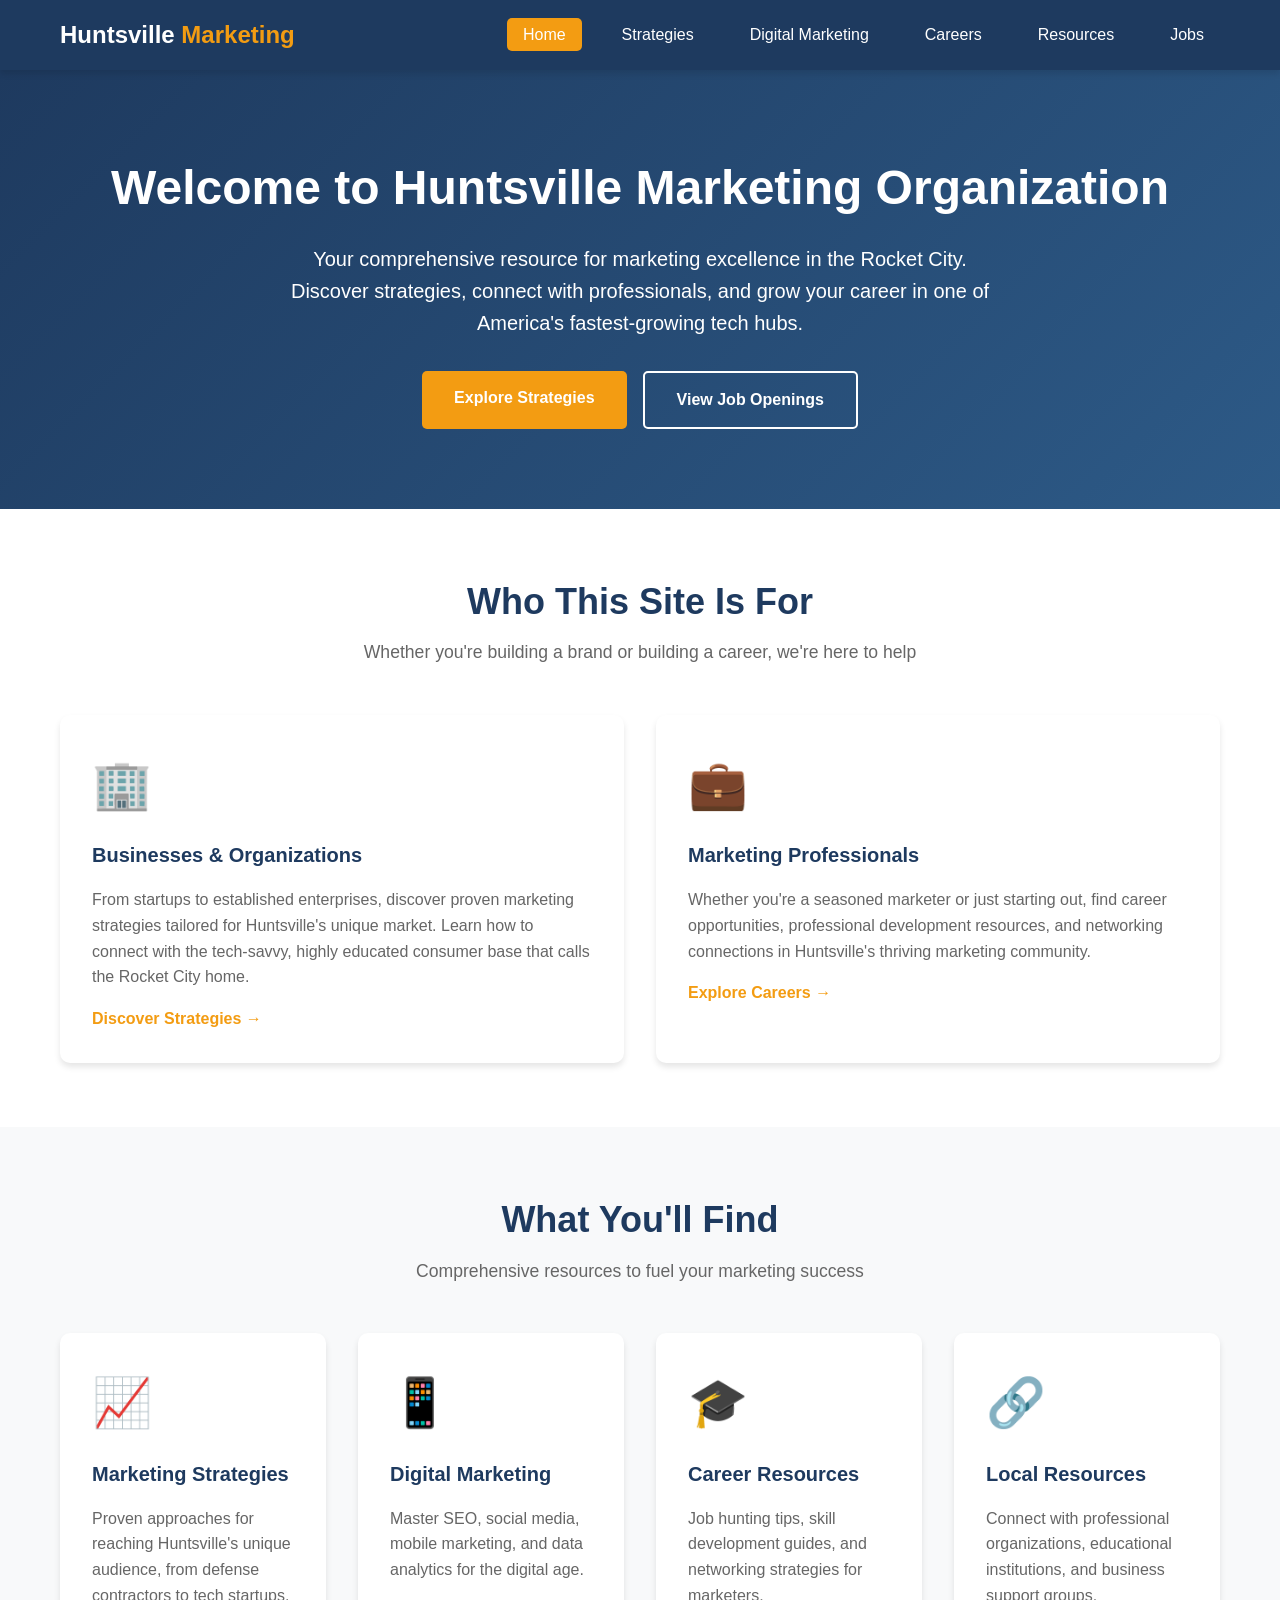
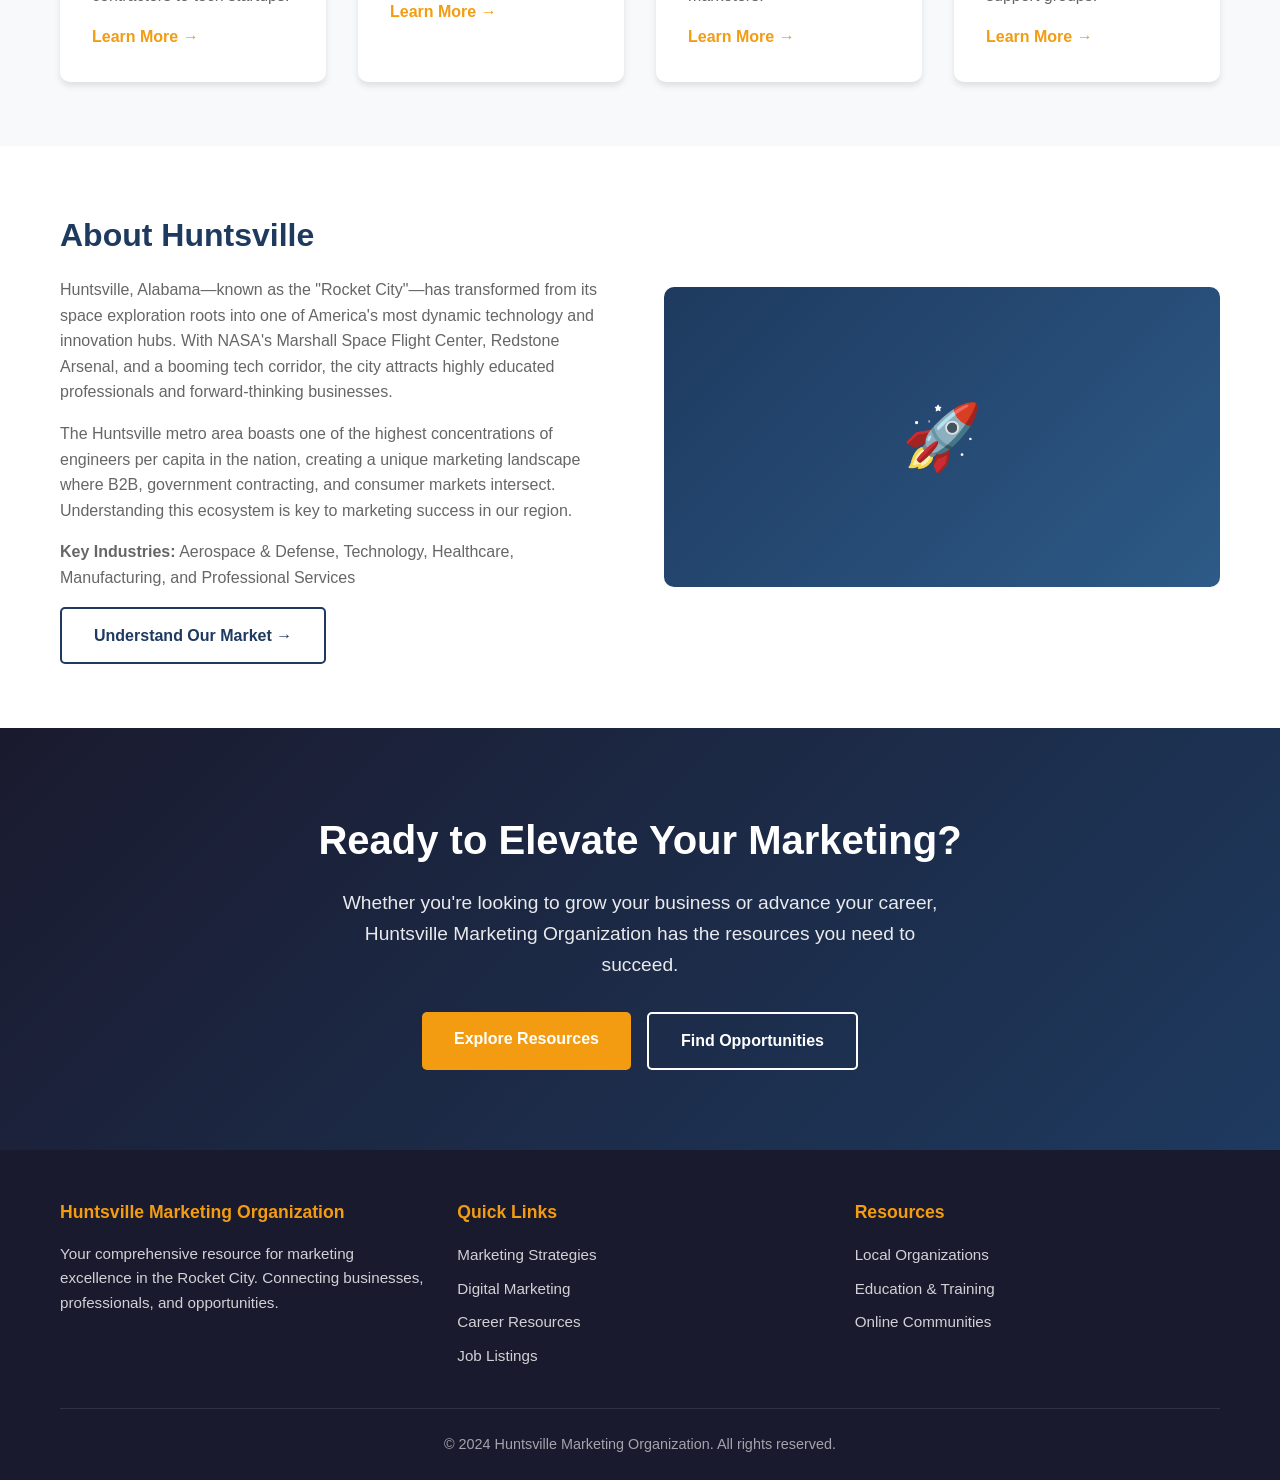
==== index.html @ 3b17b6bb "Add Huntsville Marketing Organization website Create complete multi-page website for Huntsville Mark" ====
<!DOCTYPE html>
<html lang="en">
<head>
    <meta charset="UTF-8">
    <meta name="viewport" content="width=device-width, initial-scale=1.0">
    <meta name="description" content="Huntsville Marketing Organization - Your resource for marketing strategies, careers, and professional growth in the Rocket City">
    <title>Huntsville Marketing Organization | Home</title>
    <link rel="stylesheet" href="css/styles.css">
</head>
<body>
    <!-- Header -->
    <header>
        <div class="container">
            <a href="index.html" class="logo">Huntsville <span>Marketing</span></a>
            <button class="nav-toggle" aria-label="Toggle navigation">&#9776;</button>
            <nav>
                <ul>
                    <li><a href="index.html" class="active">Home</a></li>
                    <li><a href="strategies.html">Strategies</a></li>
                    <li><a href="digital-marketing.html">Digital Marketing</a></li>
                    <li><a href="careers.html">Careers</a></li>
                    <li><a href="resources.html">Resources</a></li>
                    <li><a href="jobs.html">Jobs</a></li>
                </ul>
            </nav>
        </div>
    </header>

    <!-- Hero Section -->
    <section class="hero">
        <div class="container">
            <h1>Welcome to Huntsville Marketing Organization</h1>
            <p>Your comprehensive resource for marketing excellence in the Rocket City. Discover strategies, connect with professionals, and grow your career in one of America's fastest-growing tech hubs.</p>
            <div class="hero-ctas">
                <a href="strategies.html" class="btn btn-primary">Explore Strategies</a>
                <a href="jobs.html" class="btn btn-secondary">View Job Openings</a>
            </div>
        </div>
    </section>

    <!-- Who This Site Is For -->
    <section>
        <div class="container">
            <div class="section-title">
                <h2>Who This Site Is For</h2>
                <p>Whether you're building a brand or building a career, we're here to help</p>
            </div>
            <div class="grid grid-2">
                <div class="card">
                    <span class="card-icon">&#127970;</span>
                    <h3>Businesses & Organizations</h3>
                    <p>From startups to established enterprises, discover proven marketing strategies tailored for Huntsville's unique market. Learn how to connect with the tech-savvy, highly educated consumer base that calls the Rocket City home.</p>
                    <a href="strategies.html">Discover Strategies &rarr;</a>
                </div>
                <div class="card">
                    <span class="card-icon">&#128188;</span>
                    <h3>Marketing Professionals</h3>
                    <p>Whether you're a seasoned marketer or just starting out, find career opportunities, professional development resources, and networking connections in Huntsville's thriving marketing community.</p>
                    <a href="careers.html">Explore Careers &rarr;</a>
                </div>
            </div>
        </div>
    </section>

    <!-- What You'll Find -->
    <section>
        <div class="container">
            <div class="section-title">
                <h2>What You'll Find</h2>
                <p>Comprehensive resources to fuel your marketing success</p>
            </div>
            <div class="grid grid-4">
                <div class="card">
                    <span class="card-icon">&#128200;</span>
                    <h3>Marketing Strategies</h3>
                    <p>Proven approaches for reaching Huntsville's unique audience, from defense contractors to tech startups.</p>
                    <a href="strategies.html">Learn More &rarr;</a>
                </div>
                <div class="card">
                    <span class="card-icon">&#128241;</span>
                    <h3>Digital Marketing</h3>
                    <p>Master SEO, social media, mobile marketing, and data analytics for the digital age.</p>
                    <a href="digital-marketing.html">Learn More &rarr;</a>
                </div>
                <div class="card">
                    <span class="card-icon">&#127891;</span>
                    <h3>Career Resources</h3>
                    <p>Job hunting tips, skill development guides, and networking strategies for marketers.</p>
                    <a href="careers.html">Learn More &rarr;</a>
                </div>
                <div class="card">
                    <span class="card-icon">&#128279;</span>
                    <h3>Local Resources</h3>
                    <p>Connect with professional organizations, educational institutions, and business support groups.</p>
                    <a href="resources.html">Learn More &rarr;</a>
                </div>
            </div>
        </div>
    </section>

    <!-- About Huntsville -->
    <section>
        <div class="container">
            <div class="about-content">
                <div class="about-text">
                    <h2>About Huntsville</h2>
                    <p>Huntsville, Alabama—known as the "Rocket City"—has transformed from its space exploration roots into one of America's most dynamic technology and innovation hubs. With NASA's Marshall Space Flight Center, Redstone Arsenal, and a booming tech corridor, the city attracts highly educated professionals and forward-thinking businesses.</p>
                    <p>The Huntsville metro area boasts one of the highest concentrations of engineers per capita in the nation, creating a unique marketing landscape where B2B, government contracting, and consumer markets intersect. Understanding this ecosystem is key to marketing success in our region.</p>
                    <p><strong>Key Industries:</strong> Aerospace & Defense, Technology, Healthcare, Manufacturing, and Professional Services</p>
                    <a href="strategies.html" class="btn btn-outline">Understand Our Market &rarr;</a>
                </div>
                <div class="about-image">
                    &#128640;
                </div>
            </div>
        </div>
    </section>

    <!-- Final CTA Section -->
    <section class="cta-section">
        <div class="container">
            <h2>Ready to Elevate Your Marketing?</h2>
            <p>Whether you're looking to grow your business or advance your career, Huntsville Marketing Organization has the resources you need to succeed.</p>
            <div class="hero-ctas">
                <a href="resources.html" class="btn btn-primary">Explore Resources</a>
                <a href="jobs.html" class="btn btn-secondary">Find Opportunities</a>
            </div>
        </div>
    </section>

    <!-- Footer -->
    <footer>
        <div class="container">
            <div class="footer-content">
                <div class="footer-section">
                    <h4>Huntsville Marketing Organization</h4>
                    <p>Your comprehensive resource for marketing excellence in the Rocket City. Connecting businesses, professionals, and opportunities.</p>
                </div>
                <div class="footer-section">
                    <h4>Quick Links</h4>
                    <ul>
                        <li><a href="strategies.html">Marketing Strategies</a></li>
                        <li><a href="digital-marketing.html">Digital Marketing</a></li>
                        <li><a href="careers.html">Career Resources</a></li>
                        <li><a href="jobs.html">Job Listings</a></li>
                    </ul>
                </div>
                <div class="footer-section">
                    <h4>Resources</h4>
                    <ul>
                        <li><a href="resources.html">Local Organizations</a></li>
                        <li><a href="resources.html#education">Education & Training</a></li>
                        <li><a href="resources.html#community">Online Communities</a></li>
                    </ul>
                </div>
            </div>
            <div class="footer-bottom">
                <p>&copy; 2024 Huntsville Marketing Organization. All rights reserved.</p>
            </div>
        </div>
    </footer>

    <!-- Mobile Navigation Script -->
    <script>
        document.querySelector('.nav-toggle').addEventListener('click', function() {
            document.querySelector('nav').classList.toggle('active');
        });
    </script>
</body>
</html>
---- css/styles.css ----
/* Huntsville Marketing Organization - Main Stylesheet */

/* CSS Reset and Base Styles */
* {
    margin: 0;
    padding: 0;
    box-sizing: border-box;
}

:root {
    --primary-color: #1e3a5f;
    --secondary-color: #2d5a87;
    --accent-color: #f39c12;
    --accent-hover: #e67e22;
    --light-bg: #f8f9fa;
    --dark-bg: #1a1a2e;
    --text-dark: #333333;
    --text-light: #666666;
    --white: #ffffff;
    --border-color: #e0e0e0;
    --success-color: #27ae60;
    --shadow: 0 4px 6px rgba(0, 0, 0, 0.1);
    --shadow-hover: 0 8px 15px rgba(0, 0, 0, 0.15);
}

html {
    scroll-behavior: smooth;
}

body {
    font-family: 'Segoe UI', Tahoma, Geneva, Verdana, sans-serif;
    line-height: 1.6;
    color: var(--text-dark);
    background-color: var(--white);
}

a {
    text-decoration: none;
    color: inherit;
}

ul {
    list-style: none;
}

img {
    max-width: 100%;
    height: auto;
}

/* Container */
.container {
    max-width: 1200px;
    margin: 0 auto;
    padding: 0 20px;
}

/* Header & Navigation */
header {
    background: var(--primary-color);
    color: var(--white);
    padding: 1rem 0;
    position: sticky;
    top: 0;
    z-index: 1000;
    box-shadow: var(--shadow);
}

header .container {
    display: flex;
    justify-content: space-between;
    align-items: center;
    flex-wrap: wrap;
}

.logo {
    font-size: 1.5rem;
    font-weight: 700;
    color: var(--white);
}

.logo span {
    color: var(--accent-color);
}

nav ul {
    display: flex;
    gap: 1.5rem;
    flex-wrap: wrap;
}

nav a {
    color: var(--white);
    font-weight: 500;
    padding: 0.5rem 1rem;
    border-radius: 5px;
    transition: background-color 0.3s ease, color 0.3s ease;
}

nav a:hover,
nav a.active {
    background-color: var(--accent-color);
    color: var(--white);
}

/* Mobile Navigation Toggle */
.nav-toggle {
    display: none;
    background: none;
    border: none;
    color: var(--white);
    font-size: 1.5rem;
    cursor: pointer;
}

/* Hero Section */
.hero {
    background: linear-gradient(135deg, var(--primary-color) 0%, var(--secondary-color) 100%);
    color: var(--white);
    padding: 5rem 0;
    text-align: center;
}

.hero h1 {
    font-size: 3rem;
    margin-bottom: 1rem;
    animation: fadeInUp 0.8s ease;
}

.hero p {
    font-size: 1.25rem;
    margin-bottom: 2rem;
    opacity: 0.9;
    max-width: 700px;
    margin-left: auto;
    margin-right: auto;
    animation: fadeInUp 0.8s ease 0.2s both;
}

.hero-ctas {
    display: flex;
    gap: 1rem;
    justify-content: center;
    flex-wrap: wrap;
    animation: fadeInUp 0.8s ease 0.4s both;
}

/* Buttons */
.btn {
    display: inline-block;
    padding: 0.875rem 2rem;
    border-radius: 5px;
    font-weight: 600;
    font-size: 1rem;
    cursor: pointer;
    transition: all 0.3s ease;
    border: none;
}

.btn-primary {
    background-color: var(--accent-color);
    color: var(--white);
}

.btn-primary:hover {
    background-color: var(--accent-hover);
    transform: translateY(-2px);
    box-shadow: var(--shadow-hover);
}

.btn-secondary {
    background-color: transparent;
    color: var(--white);
    border: 2px solid var(--white);
}

.btn-secondary:hover {
    background-color: var(--white);
    color: var(--primary-color);
}

.btn-outline {
    background-color: transparent;
    color: var(--primary-color);
    border: 2px solid var(--primary-color);
}

.btn-outline:hover {
    background-color: var(--primary-color);
    color: var(--white);
}

/* Section Styles */
section {
    padding: 4rem 0;
}

section:nth-child(even) {
    background-color: var(--light-bg);
}

.section-title {
    text-align: center;
    margin-bottom: 3rem;
}

.section-title h2 {
    font-size: 2.25rem;
    color: var(--primary-color);
    margin-bottom: 0.5rem;
}

.section-title p {
    color: var(--text-light);
    font-size: 1.1rem;
    max-width: 600px;
    margin: 0 auto;
}

/* Cards Grid */
.grid {
    display: grid;
    gap: 2rem;
}

.grid-2 {
    grid-template-columns: repeat(2, 1fr);
}

.grid-3 {
    grid-template-columns: repeat(3, 1fr);
}

.grid-4 {
    grid-template-columns: repeat(4, 1fr);
}

/* Card Styles */
.card {
    background: var(--white);
    border-radius: 10px;
    padding: 2rem;
    box-shadow: var(--shadow);
    transition: transform 0.3s ease, box-shadow 0.3s ease;
}

.card:hover {
    transform: translateY(-5px);
    box-shadow: var(--shadow-hover);
}

.card-icon {
    font-size: 3rem;
    margin-bottom: 1rem;
    display: block;
}

.card h3 {
    color: var(--primary-color);
    margin-bottom: 1rem;
    font-size: 1.25rem;
}

.card p {
    color: var(--text-light);
    margin-bottom: 1rem;
}

.card a {
    color: var(--accent-color);
    font-weight: 600;
    display: inline-flex;
    align-items: center;
    gap: 0.5rem;
}

.card a:hover {
    color: var(--accent-hover);
}

/* Strategy Cards */
.strategy-card {
    background: var(--white);
    border-radius: 10px;
    padding: 2rem;
    box-shadow: var(--shadow);
    border-left: 4px solid var(--accent-color);
}

.strategy-card h3 {
    color: var(--primary-color);
    margin-bottom: 1rem;
    display: flex;
    align-items: center;
    gap: 0.75rem;
}

.strategy-card p {
    color: var(--text-light);
}

/* About Section */
.about-content {
    display: grid;
    grid-template-columns: 1fr 1fr;
    gap: 3rem;
    align-items: center;
}

.about-text h2 {
    color: var(--primary-color);
    font-size: 2rem;
    margin-bottom: 1rem;
}

.about-text p {
    color: var(--text-light);
    margin-bottom: 1rem;
}

.about-image {
    background: linear-gradient(135deg, var(--primary-color), var(--secondary-color));
    border-radius: 10px;
    height: 300px;
    display: flex;
    align-items: center;
    justify-content: center;
    color: var(--white);
    font-size: 4rem;
}

/* Callout Box */
.callout {
    background: linear-gradient(135deg, var(--primary-color), var(--secondary-color));
    color: var(--white);
    padding: 3rem;
    border-radius: 10px;
    text-align: center;
    margin-top: 3rem;
}

.callout h3 {
    font-size: 1.75rem;
    margin-bottom: 1rem;
}

.callout p {
    opacity: 0.9;
    max-width: 600px;
    margin: 0 auto 1.5rem;
}

/* CTA Section */
.cta-section {
    background: linear-gradient(135deg, var(--dark-bg) 0%, var(--primary-color) 100%);
    color: var(--white);
    text-align: center;
    padding: 5rem 0;
}

.cta-section h2 {
    font-size: 2.5rem;
    margin-bottom: 1rem;
}

.cta-section p {
    font-size: 1.2rem;
    opacity: 0.9;
    margin-bottom: 2rem;
    max-width: 600px;
    margin-left: auto;
    margin-right: auto;
}

/* Content Sections */
.content-section {
    padding: 3rem 0;
}

.content-section h2 {
    color: var(--primary-color);
    font-size: 2rem;
    margin-bottom: 1.5rem;
    padding-bottom: 0.5rem;
    border-bottom: 3px solid var(--accent-color);
    display: inline-block;
}

.content-section h3 {
    color: var(--secondary-color);
    font-size: 1.5rem;
    margin: 2rem 0 1rem;
}

.content-section p {
    color: var(--text-light);
    margin-bottom: 1rem;
}

.content-section ul {
    list-style: disc;
    margin-left: 2rem;
    margin-bottom: 1.5rem;
}

.content-section ul li {
    color: var(--text-light);
    margin-bottom: 0.5rem;
}

/* Subsection Grid */
.subsection-grid {
    display: grid;
    grid-template-columns: repeat(2, 1fr);
    gap: 2rem;
    margin: 2rem 0;
}

.subsection {
    background: var(--white);
    padding: 2rem;
    border-radius: 10px;
    box-shadow: var(--shadow);
}

.subsection h3 {
    color: var(--primary-color);
    margin-top: 0;
    display: flex;
    align-items: center;
    gap: 0.75rem;
}

/* Job Listings */
.job-header {
    display: flex;
    justify-content: space-between;
    align-items: center;
    margin-bottom: 2rem;
    flex-wrap: wrap;
    gap: 1rem;
}

.job-count {
    font-size: 1.5rem;
    color: var(--primary-color);
}

.job-count span {
    font-weight: 700;
    color: var(--accent-color);
}

.last-updated {
    background: var(--light-bg);
    padding: 0.5rem 1rem;
    border-radius: 5px;
    color: var(--text-light);
    font-size: 0.9rem;
}

.job-listing {
    background: var(--white);
    border-radius: 10px;
    padding: 2rem;
    margin-bottom: 1.5rem;
    box-shadow: var(--shadow);
    border-left: 4px solid var(--accent-color);
}

.job-listing h3 {
    color: var(--primary-color);
    margin-bottom: 0.5rem;
}

.job-meta {
    display: flex;
    gap: 1.5rem;
    margin-bottom: 1rem;
    flex-wrap: wrap;
}

.job-meta span {
    display: flex;
    align-items: center;
    gap: 0.5rem;
    color: var(--text-light);
    font-size: 0.95rem;
}

.job-listing p {
    color: var(--text-light);
    margin-bottom: 1rem;
}

.job-listing .apply-info {
    background: var(--light-bg);
    padding: 1rem;
    border-radius: 5px;
    font-size: 0.95rem;
}

.job-listing .apply-info strong {
    color: var(--primary-color);
}

/* Resource Cards */
.resource-card {
    background: var(--white);
    border-radius: 10px;
    padding: 2rem;
    box-shadow: var(--shadow);
}

.resource-card h3 {
    color: var(--primary-color);
    margin-bottom: 1rem;
    padding-bottom: 0.5rem;
    border-bottom: 2px solid var(--accent-color);
}

.resource-card ul {
    list-style: none;
    margin: 0;
}

.resource-card li {
    padding: 0.75rem 0;
    border-bottom: 1px solid var(--border-color);
}

.resource-card li:last-child {
    border-bottom: none;
}

.resource-card a {
    color: var(--secondary-color);
    font-weight: 500;
}

.resource-card a:hover {
    color: var(--accent-color);
}

/* Skills List */
.skills-grid {
    display: grid;
    grid-template-columns: repeat(auto-fit, minmax(200px, 1fr));
    gap: 1rem;
    margin: 1.5rem 0;
}

.skill-item {
    background: var(--white);
    padding: 1rem 1.5rem;
    border-radius: 8px;
    box-shadow: var(--shadow);
    display: flex;
    align-items: center;
    gap: 0.75rem;
    font-weight: 500;
    color: var(--primary-color);
}

.skill-item::before {
    content: "✓";
    color: var(--success-color);
    font-weight: 700;
}

/* Footer */
footer {
    background: var(--dark-bg);
    color: var(--white);
    padding: 3rem 0 1.5rem;
}

.footer-content {
    display: grid;
    grid-template-columns: repeat(auto-fit, minmax(250px, 1fr));
    gap: 2rem;
    margin-bottom: 2rem;
}

.footer-section h4 {
    color: var(--accent-color);
    margin-bottom: 1rem;
    font-size: 1.1rem;
}

.footer-section p,
.footer-section a {
    color: rgba(255, 255, 255, 0.8);
    font-size: 0.95rem;
}

.footer-section ul li {
    margin-bottom: 0.5rem;
}

.footer-section a:hover {
    color: var(--accent-color);
}

.footer-bottom {
    text-align: center;
    padding-top: 1.5rem;
    border-top: 1px solid rgba(255, 255, 255, 0.1);
    color: rgba(255, 255, 255, 0.6);
    font-size: 0.9rem;
}

/* Animations */
@keyframes fadeInUp {
    from {
        opacity: 0;
        transform: translateY(20px);
    }
    to {
        opacity: 1;
        transform: translateY(0);
    }
}

/* Responsive Design */
@media (max-width: 992px) {
    .grid-4 {
        grid-template-columns: repeat(2, 1fr);
    }

    .grid-3 {
        grid-template-columns: repeat(2, 1fr);
    }

    .about-content {
        grid-template-columns: 1fr;
    }

    .subsection-grid {
        grid-template-columns: 1fr;
    }
}

@media (max-width: 768px) {
    .nav-toggle {
        display: block;
    }

    nav {
        width: 100%;
        max-height: 0;
        overflow: hidden;
        transition: max-height 0.3s ease;
    }

    nav.active {
        max-height: 300px;
    }

    nav ul {
        flex-direction: column;
        width: 100%;
        padding: 1rem 0;
    }

    nav a {
        display: block;
        padding: 0.75rem 0;
    }

    .hero h1 {
        font-size: 2rem;
    }

    .hero p {
        font-size: 1rem;
    }

    .grid-2,
    .grid-3,
    .grid-4 {
        grid-template-columns: 1fr;
    }

    .section-title h2 {
        font-size: 1.75rem;
    }

    .job-header {
        flex-direction: column;
        align-items: flex-start;
    }
}

@media (max-width: 480px) {
    .hero {
        padding: 3rem 0;
    }

    .hero h1 {
        font-size: 1.75rem;
    }

    section {
        padding: 2.5rem 0;
    }

    .card {
        padding: 1.5rem;
    }

    .btn {
        padding: 0.75rem 1.5rem;
        font-size: 0.9rem;
    }
}
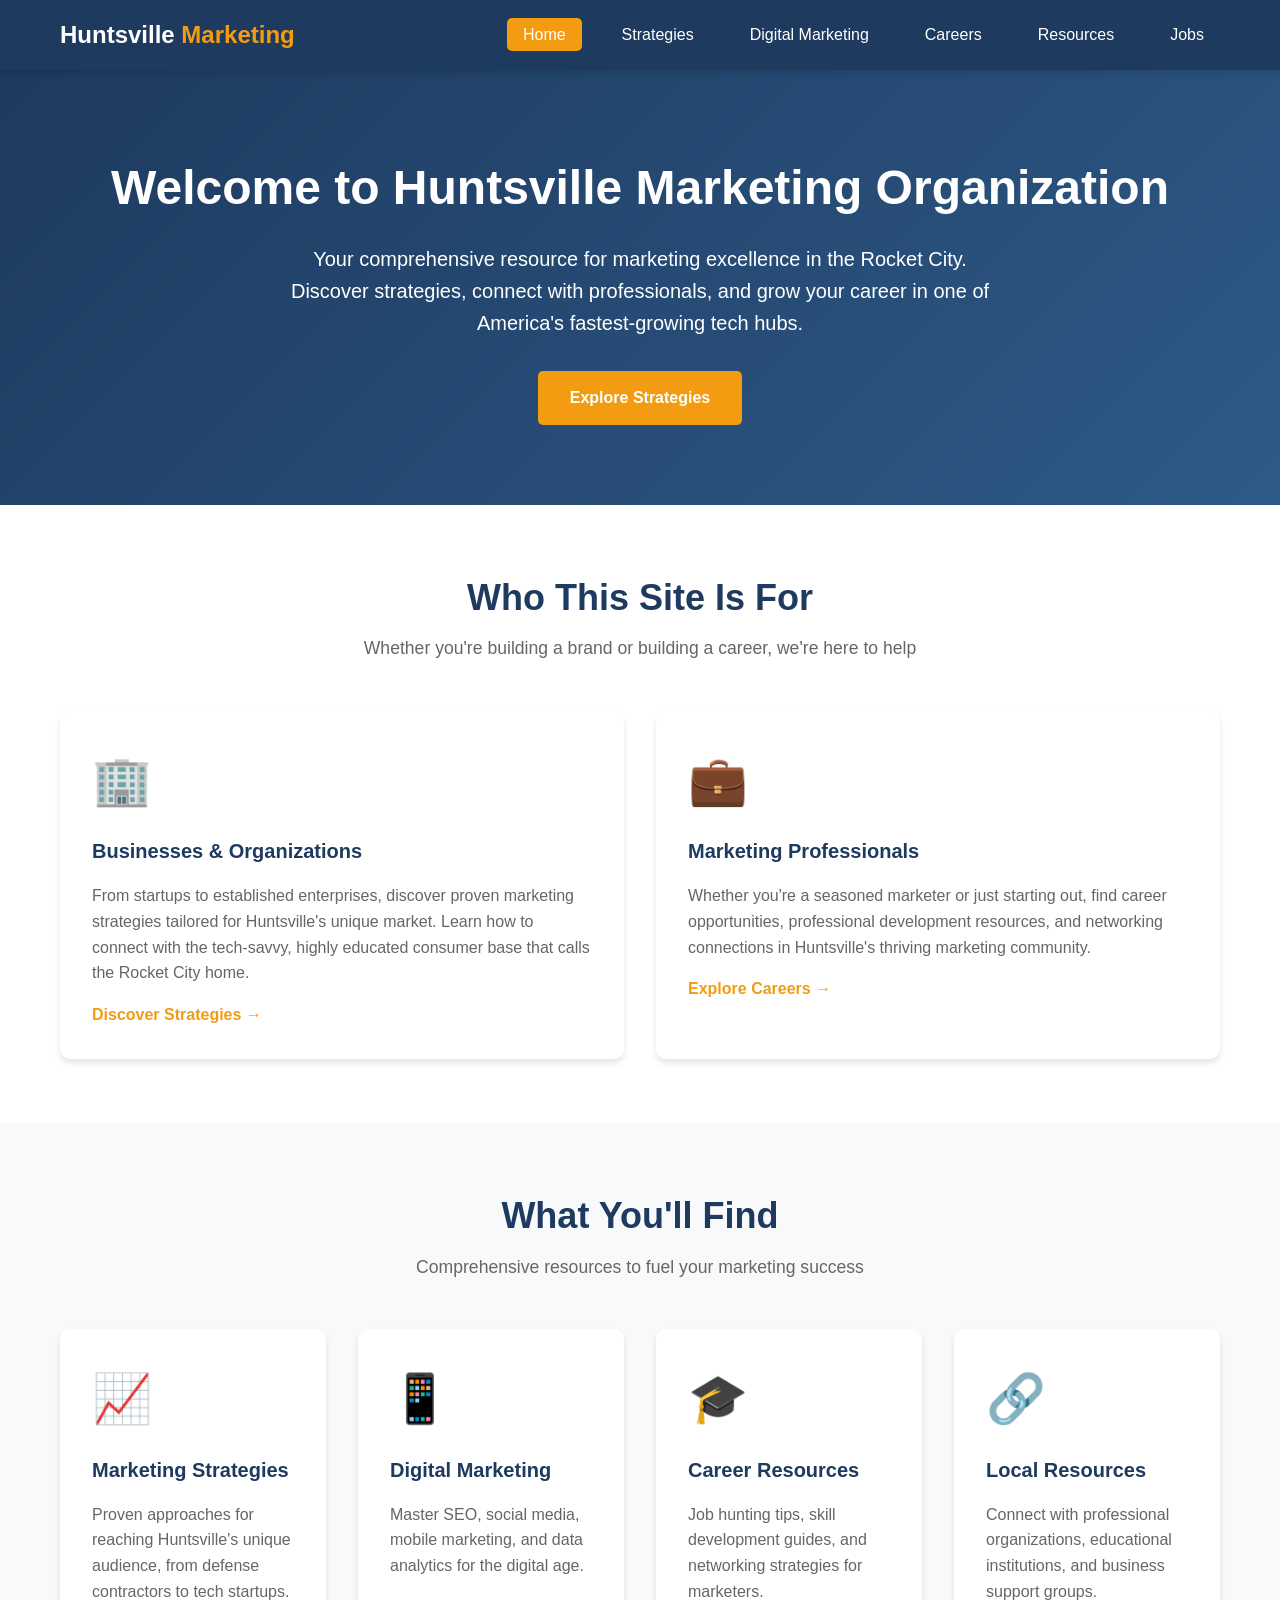
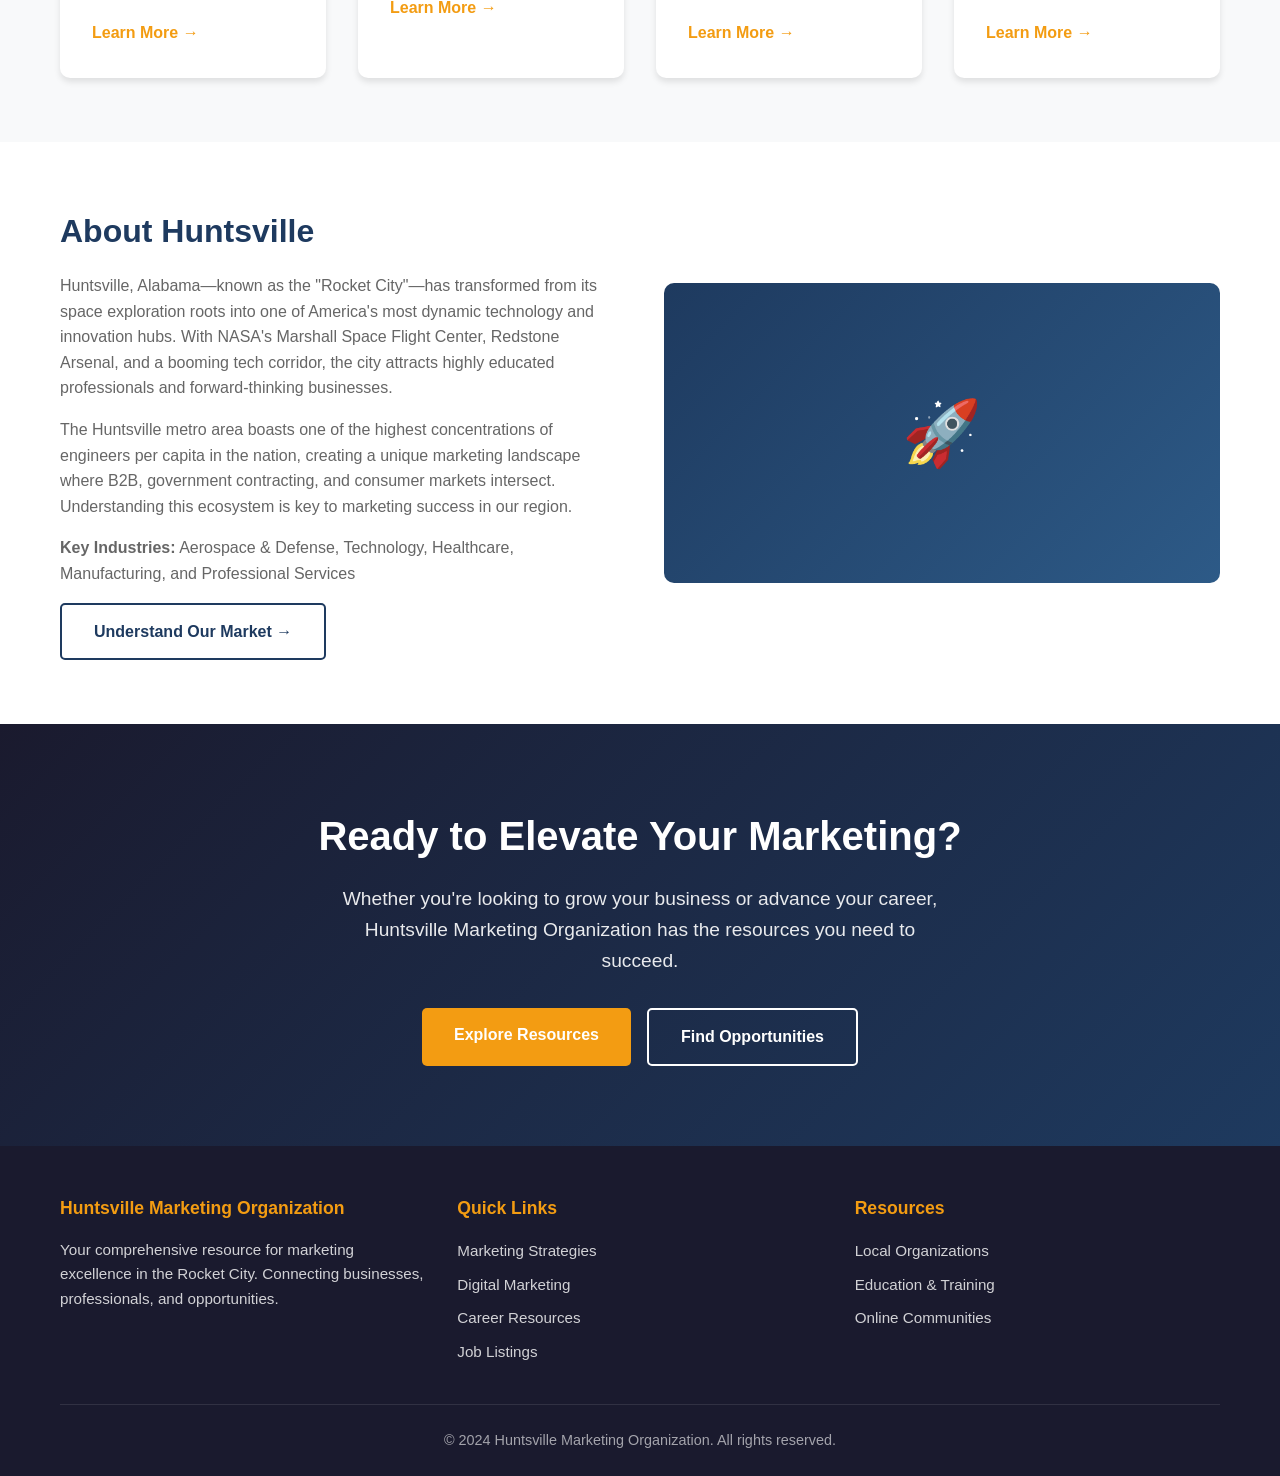
==== commit 8169198b: "Remove job openings button from home page hero section" ====
--- a/index.html
+++ b/index.html
@@ -33,7 +33,6 @@
             <p>Your comprehensive resource for marketing excellence in the Rocket City. Discover strategies, connect with professionals, and grow your career in one of America's fastest-growing tech hubs.</p>
             <div class="hero-ctas">
                 <a href="strategies.html" class="btn btn-primary">Explore Strategies</a>
-                <a href="jobs.html" class="btn btn-secondary">View Job Openings</a>
             </div>
         </div>
     </section>
